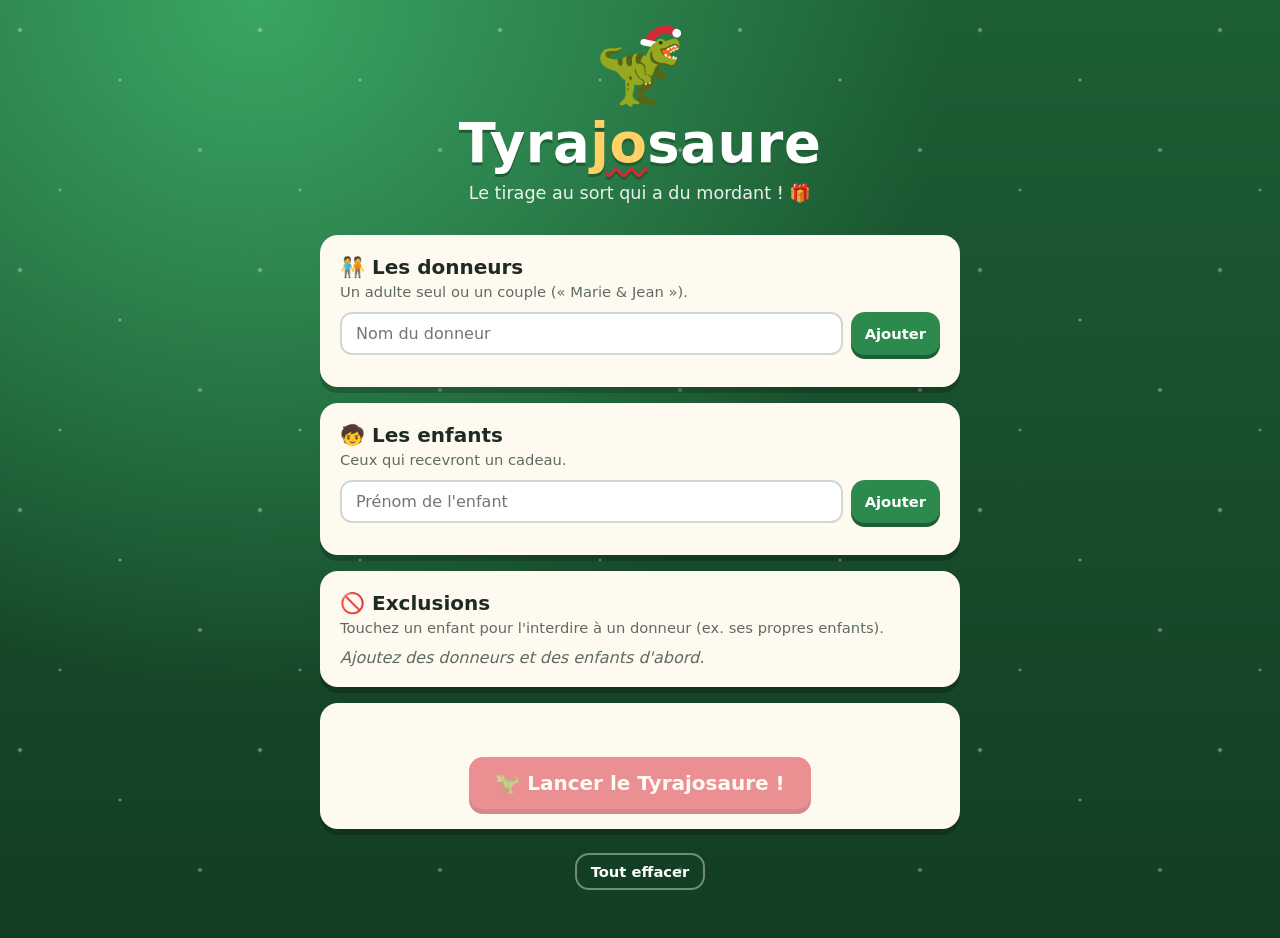
==== index.html @ 1c4d265c "Première version de Tyrajosaure Site statique de tirage au sort des cadeaux de Noël (donneurs -> enf" ====
<!doctype html>
<html lang="fr">
<head>
  <meta charset="utf-8">
  <meta name="viewport" content="width=device-width, initial-scale=1">
  <title>Tyrajosaure — le tirage au sort qui a du mordant</title>
  <meta name="description" content="Tirage au sort des cadeaux de Noël : qui offre à quel enfant ?">
  <link rel="icon" href="data:image/svg+xml,<svg xmlns='http://www.w3.org/2000/svg' viewBox='0 0 100 100'><text y='.9em' font-size='90'>🦖</text></svg>">
  <link rel="stylesheet" href="style.css">
</head>
<body>
  <div class="snow" aria-hidden="true"></div>

  <header class="hero">
    <div class="dino" aria-hidden="true">
      <svg class="hat" viewBox="0 0 64 48"><path d="M6 40 C 18 6, 44 0, 58 14 L 50 22 C 40 14, 26 22, 22 40 Z" fill="#d62839"/><rect x="2" y="36" width="30" height="10" rx="5" fill="#fff"/><circle cx="56" cy="16" r="7" fill="#fff"/></svg>
      <span class="dino-emoji">🦖</span>
    </div>
    <h1>Tyra<span>jo</span>saure</h1>
    <p class="tagline">Le tirage au sort qui a du mordant&nbsp;! 🎁</p>
  </header>

  <!-- Vue organisateur -->
  <main id="organizer" hidden>
    <section class="card">
      <h2>🧑‍🤝‍🧑 Les donneurs</h2>
      <p class="hint">Un adulte seul ou un couple («&nbsp;Marie &amp; Jean&nbsp;»).</p>
      <form class="add" data-list="givers">
        <input type="text" placeholder="Nom du donneur" maxlength="60" required>
        <button type="submit" class="btn small">Ajouter</button>
      </form>
      <ul id="givers" class="list"></ul>
    </section>

    <section class="card">
      <h2>🧒 Les enfants</h2>
      <p class="hint">Ceux qui recevront un cadeau.</p>
      <form class="add" data-list="children">
        <input type="text" placeholder="Prénom de l'enfant" maxlength="60" required>
        <button type="submit" class="btn small">Ajouter</button>
      </form>
      <ul id="children" class="list"></ul>
    </section>

    <section class="card">
      <h2>🚫 Exclusions</h2>
      <p class="hint">Touchez un enfant pour l'interdire à un donneur (ex.&nbsp;ses propres enfants).</p>
      <div id="exclusions"></div>
    </section>

    <section class="card center">
      <p id="message" class="message" role="status"></p>
      <button id="draw" class="btn big">🦖 Lancer le Tyrajosaure&nbsp;!</button>
    </section>

    <section id="results" class="card" hidden>
      <h2>🔗 Les liens secrets</h2>
      <p class="hint">Envoyez à chaque donneur <strong>son</strong> lien. Personne (pas même vous&nbsp;!) ne voit les résultats des autres.</p>
      <p id="draw-info" class="draw-info"></p>
      <ul id="links" class="list links"></ul>
    </section>

    <footer class="foot">
      <button id="reset" class="btn ghost small">Tout effacer</button>
    </footer>
  </main>

  <!-- Vue révélation -->
  <main id="reveal" hidden>
    <section class="card center">
      <p class="hello">Bonjour <strong id="r-giver"></strong>&nbsp;!</p>
      <p>Le Tyrajosaure a fouillé la forêt de sapins et a choisi pour vous…</p>
      <div class="egg" id="egg">
        <button id="reveal-btn" class="btn big">🥚 Faire éclore</button>
        <div id="r-child-box" class="child-box" hidden>
          <span class="burst">🎉</span>
          <span id="r-child" class="child-name"></span>
          <span class="burst">🎁</span>
        </div>
      </div>
      <p id="r-info" class="draw-info"></p>
    </section>
  </main>

  <main id="broken" hidden>
    <section class="card center">
      <p>🦴 Ce lien semble cassé… Le Tyrajosaure n'a rien trouvé.</p>
      <a class="btn" href="./">Retour à l'accueil</a>
    </section>
  </main>

  <script src="app.js"></script>
</body>
</html>
---- style.css ----
:root {
  --green: #2d8a4e;
  --green-dark: #1d5e34;
  --green-light: #e4f4e9;
  --red: #d62839;
  --red-dark: #a61b2b;
  --cream: #fffaf0;
  --ink: #1f2a24;
  --muted: #5d6b63;
  --radius: 18px;
  font-family: ui-rounded, "SF Pro Rounded", "Nunito", "Segoe UI", system-ui, sans-serif;
  color: var(--ink);
}

* { box-sizing: border-box; }
[hidden] { display: none !important; }

body {
  margin: 0;
  min-height: 100vh;
  background:
    radial-gradient(circle at 20% 0%, #3aa564 0, transparent 50%),
    linear-gradient(180deg, var(--green-dark), #123d22);
  padding: 0 16px 48px;
}

/* Neige légère, en CSS pur */
.snow {
  position: fixed; inset: 0; pointer-events: none; z-index: 0;
  background-image:
    radial-gradient(3px 3px at 20px 30px, #fff8, transparent),
    radial-gradient(2px 2px at 120px 80px, #fff9, transparent),
    radial-gradient(3px 3px at 200px 150px, #fff7, transparent),
    radial-gradient(2px 2px at 60px 190px, #fff8, transparent);
  background-size: 240px 240px;
  animation: snow 18s linear infinite;
}
@keyframes snow { to { background-position: 0 240px; } }

header, main, footer { position: relative; z-index: 1; max-width: 640px; margin: 0 auto; }

/* En-tête */
.hero { text-align: center; color: #fff; padding: 32px 0 16px; }
.dino { position: relative; display: inline-block; font-size: 72px; line-height: 1; animation: stomp 2.4s ease-in-out infinite; }
.dino-emoji { display: inline-block; transform: scaleX(-1); }
.hat { position: absolute; width: 40px; top: -12px; right: 4px; transform: rotate(12deg); }
@keyframes stomp { 0%, 100% { transform: translateY(0) rotate(0); } 50% { transform: translateY(-6px) rotate(-3deg); } }
h1 { margin: 8px 0 0; font-size: clamp(2.2rem, 8vw, 3.4rem); letter-spacing: .5px; text-shadow: 0 3px 0 var(--green-dark); }
h1 span { color: #ffd166; text-decoration: underline wavy var(--red) 3px; text-underline-offset: 6px; }
.tagline { margin: 8px 0 0; opacity: .9; font-size: 1.1rem; }

/* Cartes */
.card {
  background: var(--cream);
  border-radius: var(--radius);
  padding: 20px;
  margin-top: 16px;
  box-shadow: 0 6px 0 #0003;
}
.card h2 { margin: 0 0 4px; font-size: 1.25rem; }
.hint { margin: 0 0 12px; color: var(--muted); font-size: .92rem; }
.center { text-align: center; }

/* Formulaires */
.add { display: flex; gap: 8px; }
.add input {
  flex: 1; min-width: 0;
  font: inherit; padding: 10px 14px;
  border: 2px solid #cfd8d2; border-radius: 12px; background: #fff;
}
.add input:focus { outline: none; border-color: var(--green); }

/* Boutons */
.btn {
  font: inherit; font-weight: 700; cursor: pointer;
  border: 0; border-radius: 14px;
  padding: 10px 18px;
  background: var(--green); color: #fff;
  box-shadow: 0 4px 0 var(--green-dark);
  text-decoration: none; display: inline-block;
  transition: transform .08s;
}
.btn:active { transform: translateY(3px); box-shadow: 0 1px 0 var(--green-dark); }
.btn.small { padding: 8px 14px; font-size: .92rem; }
.btn.big { font-size: 1.25rem; padding: 14px 26px; background: var(--red); box-shadow: 0 5px 0 var(--red-dark); }
.btn.big:active { box-shadow: 0 2px 0 var(--red-dark); }
.btn.ghost { background: transparent; color: #fff; box-shadow: none; border: 2px solid #fff6; }
.btn:disabled { opacity: .5; cursor: not-allowed; }

/* Listes */
.list { list-style: none; margin: 12px 0 0; padding: 0; display: flex; flex-wrap: wrap; gap: 8px; }
.list li {
  display: flex; align-items: center; gap: 6px;
  background: var(--green-light); border-radius: 999px;
  padding: 6px 6px 6px 14px;
}
.list .del {
  border: 0; background: #fff; color: var(--red); cursor: pointer;
  width: 26px; height: 26px; border-radius: 50%; font-size: 1rem; line-height: 1;
}

/* Exclusions */
.excl-row { padding: 10px 0; border-top: 1px dashed #cfd8d2; }
.excl-row:first-child { border-top: 0; }
.excl-row .who { font-weight: 700; margin-bottom: 6px; }
.chips { display: flex; flex-wrap: wrap; gap: 6px; }
.chip {
  font: inherit; font-size: .9rem; cursor: pointer;
  border: 2px solid var(--green); color: var(--green-dark); background: #fff;
  border-radius: 999px; padding: 4px 12px;
}
.chip.off { border-color: var(--red); background: #fde8ea; color: var(--red-dark); text-decoration: line-through; }
.empty { color: var(--muted); font-style: italic; margin: 0; }

/* Messages */
.message { min-height: 1.4em; margin: 0 0 12px; font-weight: 600; }
.message.error { color: var(--red); }
.message.warn { color: #b26b00; }
.message.ok { color: var(--green); }

/* Liens */
.links { flex-direction: column; }
.links li { justify-content: space-between; border-radius: 14px; padding: 8px 8px 8px 14px; flex-wrap: wrap; }
.links .actions { display: flex; gap: 6px; }
.draw-info { color: var(--muted); font-size: .85rem; margin: 8px 0 0; }

.foot { text-align: center; margin-top: 24px; }

/* Révélation */
.hello { font-size: 1.3rem; margin-top: 0; }
.egg { margin: 24px 0; min-height: 90px; display: flex; align-items: center; justify-content: center; }
.egg.shake #reveal-btn { animation: shake .5s ease-in-out 3; }
@keyframes shake { 25% { transform: rotate(-8deg); } 75% { transform: rotate(8deg); } }
.child-box { display: flex; align-items: center; gap: 12px; animation: pop .6s cubic-bezier(.2, 1.6, .4, 1); }
.child-name { font-size: clamp(2rem, 9vw, 3rem); font-weight: 800; color: var(--red); }
.burst { font-size: 2rem; }
@keyframes pop { from { transform: scale(0); } to { transform: scale(1); } }

@media (prefers-reduced-motion: reduce) {
  *, .snow { animation: none !important; }
}
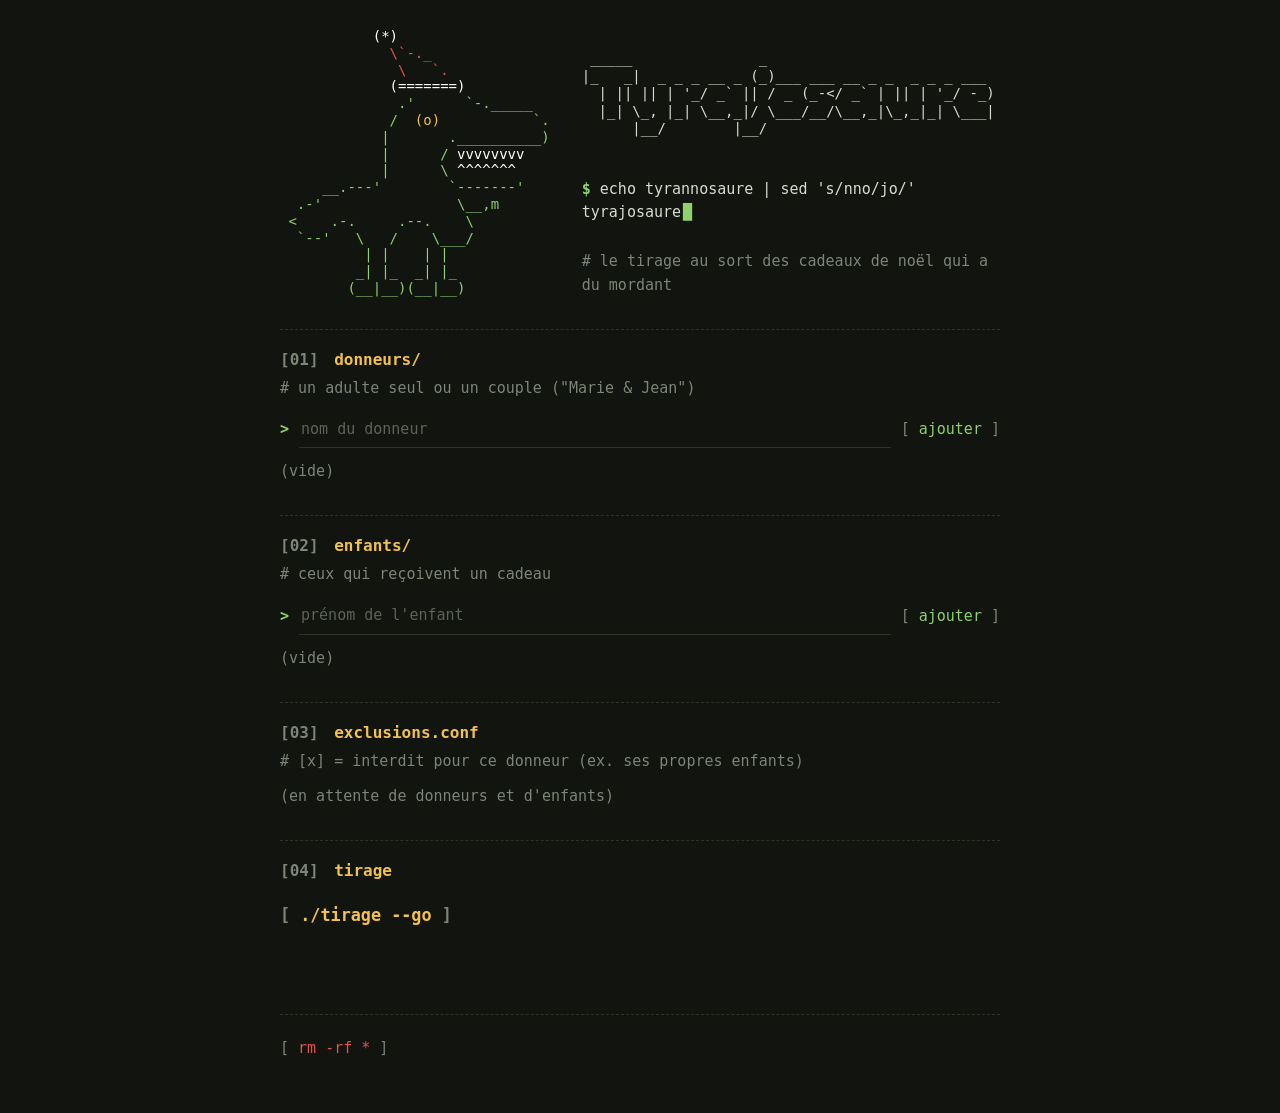
==== commit 8692a110: "Style terminal / ASCII art Refonte visuelle façon terminal : T-rex en ASCII avec bonnet de Noël, tit" ====
--- a/index.html
+++ b/index.html
@@ -3,92 +3,105 @@
 <head>
   <meta charset="utf-8">
   <meta name="viewport" content="width=device-width, initial-scale=1">
-  <title>Tyrajosaure — le tirage au sort qui a du mordant</title>
+  <title>tyrajosaure</title>
   <meta name="description" content="Tirage au sort des cadeaux de Noël : qui offre à quel enfant ?">
-  <link rel="icon" href="data:image/svg+xml,<svg xmlns='http://www.w3.org/2000/svg' viewBox='0 0 100 100'><text y='.9em' font-size='90'>🦖</text></svg>">
+  <link rel="icon" href="data:image/svg+xml,<svg xmlns='http://www.w3.org/2000/svg' viewBox='0 0 100 100'><rect width='100' height='100' fill='%2311140f'/><text x='12' y='72' font-family='monospace' font-size='64' fill='%238fd16a'>&gt;_</text></svg>">
   <link rel="stylesheet" href="style.css">
 </head>
 <body>
-  <div class="snow" aria-hidden="true"></div>
+<div class="term">
 
   <header class="hero">
-    <div class="dino" aria-hidden="true">
-      <svg class="hat" viewBox="0 0 64 48"><path d="M6 40 C 18 6, 44 0, 58 14 L 50 22 C 40 14, 26 22, 22 40 Z" fill="#d62839"/><rect x="2" y="36" width="30" height="10" rx="5" fill="#fff"/><circle cx="56" cy="16" r="7" fill="#fff"/></svg>
-      <span class="dino-emoji">🦖</span>
-    </div>
-    <h1>Tyra<span>jo</span>saure</h1>
-    <p class="tagline">Le tirage au sort qui a du mordant&nbsp;! 🎁</p>
+<pre class="dino" aria-hidden="true">           <span class="pom">(*)</span>
+             <span class="hat">\`-._</span>
+              <span class="hat">\   `.</span>
+             <span class="pom">(=======)</span>
+              .'      `-._____
+             /  <span class="eye">(o)</span>           `.
+            |       .__________)
+            |      / <span class="teeth">vvvvvvvv</span>
+            |      \ <span class="teeth">^^^^^^^</span>
+     __.---'        `-------'
+  .-'                \__,m
+ &lt;    .-.     .--.    \
+  `--'   \   /    \___/
+          | |    | |
+         _| |_  _| |_
+        (__|__)(__|__)</pre>
+<pre class="title" aria-label="Tyrajosaure"> _____               _
+|_   _|  _ _ _ __ _ (_)___ ___ __ _ _  _ _ _ ___
+  | || || | '_/ _` || / _ (_-&lt;/ _` | || | '_/ -_)
+  |_| \_, |_| \__,_|/ \___/__/\__,_|\_,_|_| \___|
+      |__/        |__/                           </pre>
+    <p class="sed"><span class="ps1">$</span> echo tyrannosaure | sed 's/nno/jo/'<br>tyrajosaure<span class="cursor">█</span></p>
+    <p class="dim"># le tirage au sort des cadeaux de noël qui a du mordant</p>
   </header>
 
   <!-- Vue organisateur -->
   <main id="organizer" hidden>
-    <section class="card">
-      <h2>🧑‍🤝‍🧑 Les donneurs</h2>
-      <p class="hint">Un adulte seul ou un couple («&nbsp;Marie &amp; Jean&nbsp;»).</p>
+    <section class="block">
+      <h2><span class="num">01</span> donneurs/</h2>
+      <p class="dim"># un adulte seul ou un couple ("Marie &amp; Jean")</p>
       <form class="add" data-list="givers">
-        <input type="text" placeholder="Nom du donneur" maxlength="60" required>
-        <button type="submit" class="btn small">Ajouter</button>
+        <label class="ps1" for="in-givers">&gt;</label>
+        <input id="in-givers" type="text" placeholder="nom du donneur" maxlength="60" required autocomplete="off">
+        <button type="submit" class="btn">ajouter</button>
       </form>
-      <ul id="givers" class="list"></ul>
+      <ul id="givers" class="tree"></ul>
     </section>
 
-    <section class="card">
-      <h2>🧒 Les enfants</h2>
-      <p class="hint">Ceux qui recevront un cadeau.</p>
+    <section class="block">
+      <h2><span class="num">02</span> enfants/</h2>
+      <p class="dim"># ceux qui reçoivent un cadeau</p>
       <form class="add" data-list="children">
-        <input type="text" placeholder="Prénom de l'enfant" maxlength="60" required>
-        <button type="submit" class="btn small">Ajouter</button>
+        <label class="ps1" for="in-children">&gt;</label>
+        <input id="in-children" type="text" placeholder="prénom de l'enfant" maxlength="60" required autocomplete="off">
+        <button type="submit" class="btn">ajouter</button>
       </form>
-      <ul id="children" class="list"></ul>
+      <ul id="children" class="tree"></ul>
     </section>
 
-    <section class="card">
-      <h2>🚫 Exclusions</h2>
-      <p class="hint">Touchez un enfant pour l'interdire à un donneur (ex.&nbsp;ses propres enfants).</p>
+    <section class="block">
+      <h2><span class="num">03</span> exclusions.conf</h2>
+      <p class="dim"># [x] = interdit pour ce donneur (ex. ses propres enfants)</p>
       <div id="exclusions"></div>
     </section>
 
-    <section class="card center">
-      <p id="message" class="message" role="status"></p>
-      <button id="draw" class="btn big">🦖 Lancer le Tyrajosaure&nbsp;!</button>
+    <section class="block">
+      <h2><span class="num">04</span> tirage</h2>
+      <button id="draw" class="btn go">./tirage --go</button>
+      <pre id="log" class="log" role="status"></pre>
     </section>
 
-    <section id="results" class="card" hidden>
-      <h2>🔗 Les liens secrets</h2>
-      <p class="hint">Envoyez à chaque donneur <strong>son</strong> lien. Personne (pas même vous&nbsp;!) ne voit les résultats des autres.</p>
-      <p id="draw-info" class="draw-info"></p>
-      <ul id="links" class="list links"></ul>
+    <section id="results" class="block" hidden>
+      <h2><span class="num">05</span> liens secrets</h2>
+      <p class="dim"># envoie à chacun SON lien. personne (même pas toi) ne voit les autres résultats.</p>
+      <ul id="links" class="links"></ul>
+      <p id="draw-info" class="dim"></p>
     </section>
 
     <footer class="foot">
-      <button id="reset" class="btn ghost small">Tout effacer</button>
+      <button id="reset" class="btn danger">rm -rf *</button>
     </footer>
   </main>
 
   <!-- Vue révélation -->
   <main id="reveal" hidden>
-    <section class="card center">
-      <p class="hello">Bonjour <strong id="r-giver"></strong>&nbsp;!</p>
-      <p>Le Tyrajosaure a fouillé la forêt de sapins et a choisi pour vous…</p>
-      <div class="egg" id="egg">
-        <button id="reveal-btn" class="btn big">🥚 Faire éclore</button>
-        <div id="r-child-box" class="child-box" hidden>
-          <span class="burst">🎉</span>
-          <span id="r-child" class="child-name"></span>
-          <span class="burst">🎁</span>
-        </div>
-      </div>
-      <p id="r-info" class="draw-info"></p>
+    <section class="block">
+      <pre id="r-out" class="log big-log"></pre>
+      <button id="reveal-btn" class="btn go" hidden>appuie sur [entrée]</button>
     </section>
   </main>
 
   <main id="broken" hidden>
-    <section class="card center">
-      <p>🦴 Ce lien semble cassé… Le Tyrajosaure n'a rien trouvé.</p>
-      <a class="btn" href="./">Retour à l'accueil</a>
+    <section class="block">
+<pre class="log"><span class="err">[err]</span> segmentation fault (core dumped)
+<span class="err">[err]</span> ce lien semble cassé, le tyrajosaure n'a rien trouvé.</pre>
+      <a class="btn" href="./">cd ~</a>
     </section>
   </main>
 
-  <script src="app.js"></script>
+</div>
+<script src="app.js"></script>
 </body>
 </html>
--- a/style.css
+++ b/style.css
@@ -1,141 +1,157 @@
 :root {
-  --green: #2d8a4e;
-  --green-dark: #1d5e34;
-  --green-light: #e4f4e9;
-  --red: #d62839;
-  --red-dark: #a61b2b;
-  --cream: #fffaf0;
-  --ink: #1f2a24;
-  --muted: #5d6b63;
-  --radius: 18px;
-  font-family: ui-rounded, "SF Pro Rounded", "Nunito", "Segoe UI", system-ui, sans-serif;
-  color: var(--ink);
+  --bg: #11140f;
+  --bg-2: #181c15;
+  --line: #2c3327;
+  --fg: #d6dccf;
+  --dim: #7c8576;
+  --green: #8fd16a;
+  --red: #e5534b;
+  --amber: #f2c14e;
+  --mono: ui-monospace, "JetBrains Mono", "Fira Code", "Cascadia Code", Menlo, Consolas, "DejaVu Sans Mono", monospace;
+  color-scheme: dark;
 }
 
 * { box-sizing: border-box; }
 [hidden] { display: none !important; }
 
+html { background: var(--bg); }
 body {
   margin: 0;
-  min-height: 100vh;
-  background:
-    radial-gradient(circle at 20% 0%, #3aa564 0, transparent 50%),
-    linear-gradient(180deg, var(--green-dark), #123d22);
+  font: 15px/1.55 var(--mono);
+  color: var(--fg);
+  background: var(--bg);
   padding: 0 16px 48px;
 }
+::selection { background: var(--green); color: var(--bg); }
 
-/* Neige légère, en CSS pur */
-.snow {
-  position: fixed; inset: 0; pointer-events: none; z-index: 0;
-  background-image:
-    radial-gradient(3px 3px at 20px 30px, #fff8, transparent),
-    radial-gradient(2px 2px at 120px 80px, #fff9, transparent),
-    radial-gradient(3px 3px at 200px 150px, #fff7, transparent),
-    radial-gradient(2px 2px at 60px 190px, #fff8, transparent);
-  background-size: 240px 240px;
-  animation: snow 18s linear infinite;
+.term { max-width: 720px; margin: 0 auto; }
+
+pre { margin: 0; font-family: var(--mono); }
+
+/* ---------- En-tête ---------- */
+.hero { padding-top: 28px; }
+.dino {
+  color: var(--green);
+  font-size: min(14px, 3.4vw);
+  line-height: 1.2;
 }
-@keyframes snow { to { background-position: 0 240px; } }
+.dino .pom { color: #fff; }
+.dino .hat { color: var(--red); }
+.dino .eye { color: var(--amber); }
+.dino .teeth { color: #fff; }
 
-header, main, footer { position: relative; z-index: 1; max-width: 640px; margin: 0 auto; }
+.title {
+  margin-top: 18px;
+  color: var(--fg);
+  font-size: min(15px, 2.9vw);
+  line-height: 1.25;
+}
+.sed { margin: 18px 0 0; }
 
-/* En-tête */
-.hero { text-align: center; color: #fff; padding: 32px 0 16px; }
-.dino { position: relative; display: inline-block; font-size: 72px; line-height: 1; animation: stomp 2.4s ease-in-out infinite; }
-.dino-emoji { display: inline-block; transform: scaleX(-1); }
-.hat { position: absolute; width: 40px; top: -12px; right: 4px; transform: rotate(12deg); }
-@keyframes stomp { 0%, 100% { transform: translateY(0) rotate(0); } 50% { transform: translateY(-6px) rotate(-3deg); } }
-h1 { margin: 8px 0 0; font-size: clamp(2.2rem, 8vw, 3.4rem); letter-spacing: .5px; text-shadow: 0 3px 0 var(--green-dark); }
-h1 span { color: #ffd166; text-decoration: underline wavy var(--red) 3px; text-underline-offset: 6px; }
-.tagline { margin: 8px 0 0; opacity: .9; font-size: 1.1rem; }
+@media (min-width: 760px) {
+  .hero {
+    display: grid;
+    grid-template-columns: auto 1fr;
+    column-gap: 32px;
+    align-items: end;
+  }
+  .hero .dino { grid-row: 1 / span 3; }
+  .hero .title { font-size: 14px; margin-top: 0; }
+}
+.ps1 { color: var(--green); font-weight: 700; }
+.cursor { color: var(--green); animation: blink 1s steps(1) infinite; margin-left: 2px; }
+@keyframes blink { 50% { opacity: 0; } }
+.dim { color: var(--dim); margin: 4px 0 0; }
 
-/* Cartes */
-.card {
-  background: var(--cream);
-  border-radius: var(--radius);
-  padding: 20px;
-  margin-top: 16px;
-  box-shadow: 0 6px 0 #0003;
+/* ---------- Blocs ---------- */
+.block {
+  margin-top: 32px;
+  padding-top: 18px;
+  border-top: 1px dashed var(--line);
 }
-.card h2 { margin: 0 0 4px; font-size: 1.25rem; }
-.hint { margin: 0 0 12px; color: var(--muted); font-size: .92rem; }
-.center { text-align: center; }
+h2 { margin: 0; font-size: 1rem; font-weight: 700; color: var(--amber); }
+h2 .num { color: var(--dim); margin-right: 6px; }
+h2 .num::before { content: "["; }
+h2 .num::after { content: "]"; }
 
-/* Formulaires */
-.add { display: flex; gap: 8px; }
+/* ---------- Saisie ---------- */
+.add { display: flex; align-items: center; gap: 10px; margin-top: 12px; }
 .add input {
   flex: 1; min-width: 0;
-  font: inherit; padding: 10px 14px;
-  border: 2px solid #cfd8d2; border-radius: 12px; background: #fff;
+  font: inherit; color: var(--fg);
+  background: transparent;
+  border: 0; border-bottom: 1px solid var(--line);
+  padding: 6px 2px;
+  caret-color: var(--green);
+  border-radius: 0;
 }
-.add input:focus { outline: none; border-color: var(--green); }
+.add input:focus { outline: none; border-bottom-color: var(--green); }
+.add input::placeholder { color: var(--dim); opacity: .7; }
 
-/* Boutons */
+/* ---------- Boutons ---------- */
 .btn {
-  font: inherit; font-weight: 700; cursor: pointer;
-  border: 0; border-radius: 14px;
-  padding: 10px 18px;
-  background: var(--green); color: #fff;
-  box-shadow: 0 4px 0 var(--green-dark);
-  text-decoration: none; display: inline-block;
-  transition: transform .08s;
+  font: inherit; color: var(--green); cursor: pointer;
+  background: none; border: 0; padding: 4px 0;
+  text-decoration: none; display: inline-block; white-space: nowrap;
 }
-.btn:active { transform: translateY(3px); box-shadow: 0 1px 0 var(--green-dark); }
-.btn.small { padding: 8px 14px; font-size: .92rem; }
-.btn.big { font-size: 1.25rem; padding: 14px 26px; background: var(--red); box-shadow: 0 5px 0 var(--red-dark); }
-.btn.big:active { box-shadow: 0 2px 0 var(--red-dark); }
-.btn.ghost { background: transparent; color: #fff; box-shadow: none; border: 2px solid #fff6; }
-.btn:disabled { opacity: .5; cursor: not-allowed; }
+.btn::before { content: "[ "; color: var(--dim); }
+.btn::after { content: " ]"; color: var(--dim); }
+.btn:hover, .btn:focus-visible { background: var(--green); color: var(--bg); outline: none; }
+.btn:hover::before, .btn:hover::after,
+.btn:focus-visible::before, .btn:focus-visible::after { color: var(--bg); }
+.btn:disabled { color: var(--dim); cursor: not-allowed; background: none; }
+.btn.go { margin-top: 14px; font-weight: 700; font-size: 1.05rem; color: var(--amber); }
+.btn.go:hover, .btn.go:focus-visible { background: var(--amber); color: var(--bg); }
+.btn.danger { color: var(--red); }
+.btn.danger:hover, .btn.danger:focus-visible { background: var(--red); color: var(--bg); }
 
-/* Listes */
-.list { list-style: none; margin: 12px 0 0; padding: 0; display: flex; flex-wrap: wrap; gap: 8px; }
-.list li {
-  display: flex; align-items: center; gap: 6px;
-  background: var(--green-light); border-radius: 999px;
-  padding: 6px 6px 6px 14px;
+/* ---------- Arborescence façon `tree` ---------- */
+.tree { list-style: none; margin: 12px 0 0; padding: 0; }
+.tree li { display: flex; align-items: baseline; gap: 10px; }
+.tree li::before { content: "├──"; color: var(--dim); }
+.tree li:last-child::before { content: "└──"; }
+.tree .name { flex: 1; overflow-wrap: anywhere; }
+.tree .del { color: var(--dim); font-size: .85rem; }
+.tree .del:hover, .tree .del:focus-visible { background: var(--red); color: var(--bg); }
+.tree:empty::before { content: "(vide)"; color: var(--dim); }
+
+/* ---------- Exclusions ---------- */
+.excl-row { margin-top: 12px; }
+.excl-row .who { color: var(--fg); font-weight: 700; }
+.excl-row .who::after { content: ":"; color: var(--dim); }
+.chips { display: flex; flex-wrap: wrap; gap: 2px 16px; padding-left: 2ch; }
+.chip {
+  font: inherit; color: var(--fg); cursor: pointer;
+  background: none; border: 0; padding: 2px 0;
 }
-.list .del {
-  border: 0; background: #fff; color: var(--red); cursor: pointer;
-  width: 26px; height: 26px; border-radius: 50%; font-size: 1rem; line-height: 1;
+.chip .box { color: var(--dim); }
+.chip.off { color: var(--red); text-decoration: line-through; }
+.chip.off .box { color: var(--red); text-decoration: none; }
+.chip:hover, .chip:focus-visible { outline: none; background: var(--bg-2); }
+
+/* ---------- Journal ---------- */
+.log { margin-top: 12px; white-space: pre-wrap; overflow-wrap: anywhere; min-height: 1.5em; }
+.ok { color: var(--green); }
+.warn { color: var(--amber); }
+.err { color: var(--red); }
+.hl { color: var(--amber); font-weight: 700; }
+
+/* ---------- Liens ---------- */
+.links { list-style: none; margin: 12px 0 0; padding: 0; }
+.links li { display: flex; align-items: baseline; gap: 8px; flex-wrap: wrap; padding: 2px 0; }
+.links .name { font-weight: 700; }
+.links .dots { flex: 1; min-width: 2ch; border-bottom: 1px dotted var(--line); transform: translateY(-4px); }
+.links .actions { display: flex; gap: 12px; }
+
+/* ---------- Révélation ---------- */
+.big-log { font-size: 1rem; }
+.prize {
+  display: inline-block; margin: 8px 0;
+  color: var(--amber); font-weight: 700;
 }
 
-/* Exclusions */
-.excl-row { padding: 10px 0; border-top: 1px dashed #cfd8d2; }
-.excl-row:first-child { border-top: 0; }
-.excl-row .who { font-weight: 700; margin-bottom: 6px; }
-.chips { display: flex; flex-wrap: wrap; gap: 6px; }
-.chip {
-  font: inherit; font-size: .9rem; cursor: pointer;
-  border: 2px solid var(--green); color: var(--green-dark); background: #fff;
-  border-radius: 999px; padding: 4px 12px;
-}
-.chip.off { border-color: var(--red); background: #fde8ea; color: var(--red-dark); text-decoration: line-through; }
-.empty { color: var(--muted); font-style: italic; margin: 0; }
-
-/* Messages */
-.message { min-height: 1.4em; margin: 0 0 12px; font-weight: 600; }
-.message.error { color: var(--red); }
-.message.warn { color: #b26b00; }
-.message.ok { color: var(--green); }
-
-/* Liens */
-.links { flex-direction: column; }
-.links li { justify-content: space-between; border-radius: 14px; padding: 8px 8px 8px 14px; flex-wrap: wrap; }
-.links .actions { display: flex; gap: 6px; }
-.draw-info { color: var(--muted); font-size: .85rem; margin: 8px 0 0; }
-
-.foot { text-align: center; margin-top: 24px; }
-
-/* Révélation */
-.hello { font-size: 1.3rem; margin-top: 0; }
-.egg { margin: 24px 0; min-height: 90px; display: flex; align-items: center; justify-content: center; }
-.egg.shake #reveal-btn { animation: shake .5s ease-in-out 3; }
-@keyframes shake { 25% { transform: rotate(-8deg); } 75% { transform: rotate(8deg); } }
-.child-box { display: flex; align-items: center; gap: 12px; animation: pop .6s cubic-bezier(.2, 1.6, .4, 1); }
-.child-name { font-size: clamp(2rem, 9vw, 3rem); font-weight: 800; color: var(--red); }
-.burst { font-size: 2rem; }
-@keyframes pop { from { transform: scale(0); } to { transform: scale(1); } }
+.foot { margin-top: 48px; padding-top: 18px; border-top: 1px dashed var(--line); }
 
 @media (prefers-reduced-motion: reduce) {
-  *, .snow { animation: none !important; }
+  .cursor { animation: none; }
 }
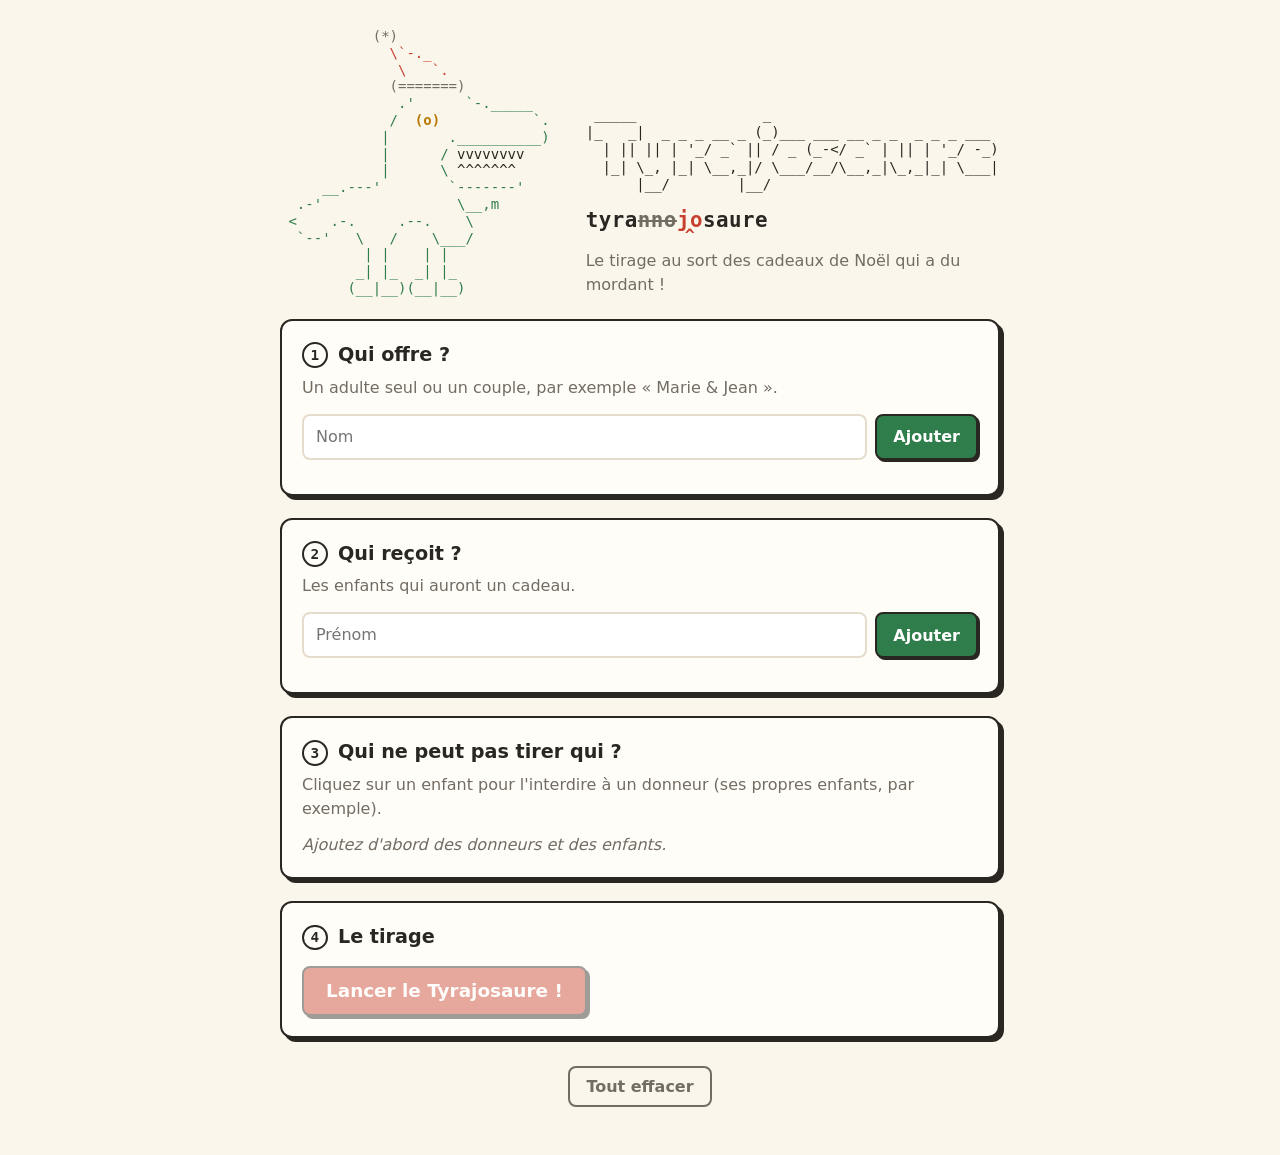
==== commit 8b4e778b: "Style intermédiaire : ASCII art sur fond papier Garde le T-rex et le titre en ASCII, mais avec un fo" ====
--- a/index.html
+++ b/index.html
@@ -3,13 +3,13 @@
 <head>
   <meta charset="utf-8">
   <meta name="viewport" content="width=device-width, initial-scale=1">
-  <title>tyrajosaure</title>
+  <title>Tyrajosaure</title>
   <meta name="description" content="Tirage au sort des cadeaux de Noël : qui offre à quel enfant ?">
-  <link rel="icon" href="data:image/svg+xml,<svg xmlns='http://www.w3.org/2000/svg' viewBox='0 0 100 100'><rect width='100' height='100' fill='%2311140f'/><text x='12' y='72' font-family='monospace' font-size='64' fill='%238fd16a'>&gt;_</text></svg>">
+  <link rel="icon" href="data:image/svg+xml,<svg xmlns='http://www.w3.org/2000/svg' viewBox='0 0 100 100'><text y='.9em' font-size='90'>🦖</text></svg>">
   <link rel="stylesheet" href="style.css">
 </head>
 <body>
-<div class="term">
+<div class="page">
 
   <header class="hero">
 <pre class="dino" aria-hidden="true">           <span class="pom">(*)</span>
@@ -28,76 +28,75 @@
           | |    | |
          _| |_  _| |_
         (__|__)(__|__)</pre>
+    <div class="hero-text">
 <pre class="title" aria-label="Tyrajosaure"> _____               _
 |_   _|  _ _ _ __ _ (_)___ ___ __ _ _  _ _ _ ___
   | || || | '_/ _` || / _ (_-&lt;/ _` | || | '_/ -_)
   |_| \_, |_| \__,_|/ \___/__/\__,_|\_,_|_| \___|
       |__/        |__/                           </pre>
-    <p class="sed"><span class="ps1">$</span> echo tyrannosaure | sed 's/nno/jo/'<br>tyrajosaure<span class="cursor">█</span></p>
-    <p class="dim"># le tirage au sort des cadeaux de noël qui a du mordant</p>
+      <p class="pun">tyra<del>nno</del><ins>jo</ins>saure</p>
+      <p class="tagline">Le tirage au sort des cadeaux de Noël qui a du mordant&nbsp;!</p>
+    </div>
   </header>
 
   <!-- Vue organisateur -->
   <main id="organizer" hidden>
-    <section class="block">
-      <h2><span class="num">01</span> donneurs/</h2>
-      <p class="dim"># un adulte seul ou un couple ("Marie &amp; Jean")</p>
+    <section class="card">
+      <h2><span class="step">1</span> Qui offre&nbsp;?</h2>
+      <p class="hint">Un adulte seul ou un couple, par exemple «&nbsp;Marie &amp; Jean&nbsp;».</p>
       <form class="add" data-list="givers">
-        <label class="ps1" for="in-givers">&gt;</label>
-        <input id="in-givers" type="text" placeholder="nom du donneur" maxlength="60" required autocomplete="off">
-        <button type="submit" class="btn">ajouter</button>
+        <input type="text" placeholder="Nom" maxlength="60" required autocomplete="off" aria-label="Nom du donneur">
+        <button type="submit" class="btn">Ajouter</button>
       </form>
-      <ul id="givers" class="tree"></ul>
+      <ul id="givers" class="list"></ul>
     </section>
 
-    <section class="block">
-      <h2><span class="num">02</span> enfants/</h2>
-      <p class="dim"># ceux qui reçoivent un cadeau</p>
+    <section class="card">
+      <h2><span class="step">2</span> Qui reçoit&nbsp;?</h2>
+      <p class="hint">Les enfants qui auront un cadeau.</p>
       <form class="add" data-list="children">
-        <label class="ps1" for="in-children">&gt;</label>
-        <input id="in-children" type="text" placeholder="prénom de l'enfant" maxlength="60" required autocomplete="off">
-        <button type="submit" class="btn">ajouter</button>
+        <input type="text" placeholder="Prénom" maxlength="60" required autocomplete="off" aria-label="Prénom de l'enfant">
+        <button type="submit" class="btn">Ajouter</button>
       </form>
-      <ul id="children" class="tree"></ul>
+      <ul id="children" class="list"></ul>
     </section>
 
-    <section class="block">
-      <h2><span class="num">03</span> exclusions.conf</h2>
-      <p class="dim"># [x] = interdit pour ce donneur (ex. ses propres enfants)</p>
+    <section class="card">
+      <h2><span class="step">3</span> Qui ne peut pas tirer qui&nbsp;?</h2>
+      <p class="hint">Cliquez sur un enfant pour l'interdire à un donneur (ses propres enfants, par exemple).</p>
       <div id="exclusions"></div>
     </section>
 
-    <section class="block">
-      <h2><span class="num">04</span> tirage</h2>
-      <button id="draw" class="btn go">./tirage --go</button>
+    <section class="card">
+      <h2><span class="step">4</span> Le tirage</h2>
+      <button id="draw" class="btn big">Lancer le Tyrajosaure&nbsp;!</button>
       <pre id="log" class="log" role="status"></pre>
     </section>
 
-    <section id="results" class="block" hidden>
-      <h2><span class="num">05</span> liens secrets</h2>
-      <p class="dim"># envoie à chacun SON lien. personne (même pas toi) ne voit les autres résultats.</p>
+    <section id="results" class="card" hidden>
+      <h2><span class="step">5</span> Les liens à envoyer</h2>
+      <p class="hint">Envoyez à chacun <strong>son</strong> lien. Personne, pas même vous, ne voit les résultats des autres.</p>
       <ul id="links" class="links"></ul>
-      <p id="draw-info" class="dim"></p>
+      <p id="draw-info" class="hint small"></p>
     </section>
 
     <footer class="foot">
-      <button id="reset" class="btn danger">rm -rf *</button>
+      <button id="reset" class="btn ghost">Tout effacer</button>
     </footer>
   </main>
 
   <!-- Vue révélation -->
   <main id="reveal" hidden>
-    <section class="block">
+    <section class="card">
       <pre id="r-out" class="log big-log"></pre>
-      <button id="reveal-btn" class="btn go" hidden>appuie sur [entrée]</button>
+      <button id="reveal-btn" class="btn big" hidden>Découvrir&nbsp;!</button>
     </section>
   </main>
 
   <main id="broken" hidden>
-    <section class="block">
-<pre class="log"><span class="err">[err]</span> segmentation fault (core dumped)
-<span class="err">[err]</span> ce lien semble cassé, le tyrajosaure n'a rien trouvé.</pre>
-      <a class="btn" href="./">cd ~</a>
+    <section class="card">
+      <p>Oups, ce lien semble cassé&nbsp;: le Tyrajosaure n'a rien trouvé.</p>
+      <a class="btn" href="./">Retour à l'accueil</a>
     </section>
   </main>
 
--- a/style.css
+++ b/style.css
@@ -1,31 +1,31 @@
 :root {
-  --bg: #11140f;
-  --bg-2: #181c15;
-  --line: #2c3327;
-  --fg: #d6dccf;
-  --dim: #7c8576;
-  --green: #8fd16a;
-  --red: #e5534b;
-  --amber: #f2c14e;
+  --paper: #fbf6ec;
+  --card: #fffdf8;
+  --ink: #2a2723;
+  --muted: #736c62;
+  --line: #e4dccd;
+  --green: #2f7d4a;
+  --green-soft: #e3f0e6;
+  --red: #c8402f;
+  --red-soft: #fbe5e1;
+  --amber: #b97a06;
+  --sans: ui-rounded, "SF Pro Rounded", "Nunito", "Segoe UI", system-ui, sans-serif;
   --mono: ui-monospace, "JetBrains Mono", "Fira Code", "Cascadia Code", Menlo, Consolas, "DejaVu Sans Mono", monospace;
-  color-scheme: dark;
+  color-scheme: light;
 }
 
 * { box-sizing: border-box; }
 [hidden] { display: none !important; }
 
-html { background: var(--bg); }
 body {
   margin: 0;
-  font: 15px/1.55 var(--mono);
-  color: var(--fg);
-  background: var(--bg);
+  font: 16px/1.5 var(--sans);
+  color: var(--ink);
+  background: var(--paper);
   padding: 0 16px 48px;
 }
-::selection { background: var(--green); color: var(--bg); }
 
-.term { max-width: 720px; margin: 0 auto; }
-
+.page { max-width: 720px; margin: 0 auto; }
 pre { margin: 0; font-family: var(--mono); }
 
 /* ---------- En-tête ---------- */
@@ -35,123 +35,134 @@
   font-size: min(14px, 3.4vw);
   line-height: 1.2;
 }
-.dino .pom { color: #fff; }
+.dino .pom { color: var(--muted); }
 .dino .hat { color: var(--red); }
-.dino .eye { color: var(--amber); }
-.dino .teeth { color: #fff; }
+.dino .eye { color: var(--amber); font-weight: 700; }
+.dino .teeth { color: var(--ink); }
 
 .title {
   margin-top: 18px;
-  color: var(--fg);
   font-size: min(15px, 2.9vw);
   line-height: 1.25;
 }
-.sed { margin: 18px 0 0; }
+.pun {
+  margin: 14px 0 0;
+  font: 700 1.3rem/1.2 var(--mono);
+  letter-spacing: .5px;
+}
+.pun del { color: var(--muted); text-decoration-thickness: 2px; }
+.pun ins { color: var(--red); text-decoration: none; position: relative; }
+.pun ins::before {
+  content: "^"; position: absolute; left: 50%; top: 1.05em;
+  transform: translateX(-50%); font-size: .8em;
+}
+.tagline { margin: 16px 0 0; color: var(--muted); }
 
 @media (min-width: 760px) {
-  .hero {
-    display: grid;
-    grid-template-columns: auto 1fr;
-    column-gap: 32px;
-    align-items: end;
-  }
-  .hero .dino { grid-row: 1 / span 3; }
-  .hero .title { font-size: 14px; margin-top: 0; }
+  .hero { display: flex; align-items: flex-end; gap: 36px; }
+  .title { font-size: 14px; margin-top: 0; }
 }
-.ps1 { color: var(--green); font-weight: 700; }
-.cursor { color: var(--green); animation: blink 1s steps(1) infinite; margin-left: 2px; }
-@keyframes blink { 50% { opacity: 0; } }
-.dim { color: var(--dim); margin: 4px 0 0; }
 
-/* ---------- Blocs ---------- */
-.block {
-  margin-top: 32px;
-  padding-top: 18px;
-  border-top: 1px dashed var(--line);
+/* ---------- Cartes ---------- */
+.card {
+  margin-top: 22px;
+  padding: 20px;
+  background: var(--card);
+  border: 2px solid var(--ink);
+  border-radius: 12px;
+  box-shadow: 4px 4px 0 var(--ink);
 }
-h2 { margin: 0; font-size: 1rem; font-weight: 700; color: var(--amber); }
-h2 .num { color: var(--dim); margin-right: 6px; }
-h2 .num::before { content: "["; }
-h2 .num::after { content: "]"; }
+.card h2 { margin: 0; font-size: 1.2rem; display: flex; align-items: center; gap: 10px; }
+.step {
+  font: 700 .9rem/1 var(--mono);
+  width: 1.8em; height: 1.8em; flex: none;
+  display: inline-grid; place-items: center;
+  border: 2px solid var(--ink); border-radius: 50%;
+}
+.hint { margin: 6px 0 0; color: var(--muted); }
+.hint.small { font-size: .88rem; margin-top: 12px; }
 
 /* ---------- Saisie ---------- */
-.add { display: flex; align-items: center; gap: 10px; margin-top: 12px; }
+.add { display: flex; gap: 8px; margin-top: 14px; }
 .add input {
   flex: 1; min-width: 0;
-  font: inherit; color: var(--fg);
-  background: transparent;
-  border: 0; border-bottom: 1px solid var(--line);
-  padding: 6px 2px;
-  caret-color: var(--green);
-  border-radius: 0;
+  font: inherit; color: var(--ink);
+  padding: 9px 12px;
+  background: #fff;
+  border: 2px solid var(--line); border-radius: 8px;
 }
-.add input:focus { outline: none; border-bottom-color: var(--green); }
-.add input::placeholder { color: var(--dim); opacity: .7; }
+.add input:focus { outline: none; border-color: var(--green); }
 
 /* ---------- Boutons ---------- */
 .btn {
-  font: inherit; color: var(--green); cursor: pointer;
-  background: none; border: 0; padding: 4px 0;
+  font: 700 1rem/1.2 var(--sans); cursor: pointer;
+  color: #fff; background: var(--green);
+  border: 2px solid var(--ink); border-radius: 8px;
+  padding: 9px 16px;
+  box-shadow: 2px 2px 0 var(--ink);
   text-decoration: none; display: inline-block; white-space: nowrap;
 }
-.btn::before { content: "[ "; color: var(--dim); }
-.btn::after { content: " ]"; color: var(--dim); }
-.btn:hover, .btn:focus-visible { background: var(--green); color: var(--bg); outline: none; }
-.btn:hover::before, .btn:hover::after,
-.btn:focus-visible::before, .btn:focus-visible::after { color: var(--bg); }
-.btn:disabled { color: var(--dim); cursor: not-allowed; background: none; }
-.btn.go { margin-top: 14px; font-weight: 700; font-size: 1.05rem; color: var(--amber); }
-.btn.go:hover, .btn.go:focus-visible { background: var(--amber); color: var(--bg); }
-.btn.danger { color: var(--red); }
-.btn.danger:hover, .btn.danger:focus-visible { background: var(--red); color: var(--bg); }
+.btn:hover { filter: brightness(1.08); }
+.btn:active { transform: translate(2px, 2px); box-shadow: none; }
+.btn:focus-visible { outline: 3px solid var(--amber); outline-offset: 2px; }
+.btn:disabled { opacity: .45; cursor: not-allowed; transform: none; box-shadow: 2px 2px 0 var(--ink); }
+.btn.big { margin-top: 14px; font-size: 1.15rem; padding: 12px 22px; background: var(--red); box-shadow: 3px 3px 0 var(--ink); }
+.btn.small { font-size: .9rem; padding: 5px 11px; }
+.btn.ghost { background: transparent; color: var(--muted); border-color: var(--muted); box-shadow: none; }
 
-/* ---------- Arborescence façon `tree` ---------- */
-.tree { list-style: none; margin: 12px 0 0; padding: 0; }
-.tree li { display: flex; align-items: baseline; gap: 10px; }
-.tree li::before { content: "├──"; color: var(--dim); }
-.tree li:last-child::before { content: "└──"; }
-.tree .name { flex: 1; overflow-wrap: anywhere; }
-.tree .del { color: var(--dim); font-size: .85rem; }
-.tree .del:hover, .tree .del:focus-visible { background: var(--red); color: var(--bg); }
-.tree:empty::before { content: "(vide)"; color: var(--dim); }
+/* ---------- Listes ---------- */
+.list { list-style: none; margin: 14px 0 0; padding: 0; display: flex; flex-wrap: wrap; gap: 8px; }
+.list li {
+  display: flex; align-items: center; gap: 4px;
+  padding: 4px 4px 4px 12px;
+  background: var(--green-soft);
+  border: 1.5px solid var(--green); border-radius: 999px;
+}
+.list .del {
+  font: 700 1rem/1 var(--sans); cursor: pointer;
+  width: 24px; height: 24px; border-radius: 50%;
+  border: 0; background: transparent; color: var(--green);
+}
+.list .del:hover, .list .del:focus-visible { background: var(--red); color: #fff; outline: none; }
 
 /* ---------- Exclusions ---------- */
-.excl-row { margin-top: 12px; }
-.excl-row .who { color: var(--fg); font-weight: 700; }
-.excl-row .who::after { content: ":"; color: var(--dim); }
-.chips { display: flex; flex-wrap: wrap; gap: 2px 16px; padding-left: 2ch; }
+.excl-row { margin-top: 14px; padding-top: 12px; border-top: 1px dashed var(--line); }
+.excl-row:first-child { border-top: 0; padding-top: 0; }
+.excl-row .who { font-weight: 700; margin-bottom: 6px; }
+.chips { display: flex; flex-wrap: wrap; gap: 6px; }
 .chip {
-  font: inherit; color: var(--fg); cursor: pointer;
-  background: none; border: 0; padding: 2px 0;
+  font: .95rem/1.2 var(--sans); cursor: pointer;
+  padding: 5px 12px;
+  color: var(--green); background: #fff;
+  border: 1.5px solid var(--green); border-radius: 999px;
 }
-.chip .box { color: var(--dim); }
-.chip.off { color: var(--red); text-decoration: line-through; }
-.chip.off .box { color: var(--red); text-decoration: none; }
-.chip:hover, .chip:focus-visible { outline: none; background: var(--bg-2); }
+.chip .box { font-family: var(--mono); font-weight: 700; }
+.chip.off { color: var(--red); background: var(--red-soft); border-color: var(--red); }
+.chip.off .name { text-decoration: line-through; }
+.chip:focus-visible { outline: 3px solid var(--amber); outline-offset: 1px; }
+.empty { color: var(--muted); font-style: italic; margin: 12px 0 0; }
 
-/* ---------- Journal ---------- */
-.log { margin-top: 12px; white-space: pre-wrap; overflow-wrap: anywhere; min-height: 1.5em; }
-.ok { color: var(--green); }
-.warn { color: var(--amber); }
-.err { color: var(--red); }
-.hl { color: var(--amber); font-weight: 700; }
+/* ---------- Journal (touche « terminal ») ---------- */
+.log {
+  font-size: .9rem; line-height: 1.6;
+  white-space: pre-wrap; overflow-wrap: anywhere;
+  margin-top: 14px;
+}
+.log:empty { display: none; }
+.ok { color: var(--green); font-weight: 700; }
+.warn { color: var(--amber); font-weight: 700; }
+.err { color: var(--red); font-weight: 700; }
+.dim { color: var(--muted); }
+.hl { color: var(--red); font-weight: 700; }
 
 /* ---------- Liens ---------- */
-.links { list-style: none; margin: 12px 0 0; padding: 0; }
-.links li { display: flex; align-items: baseline; gap: 8px; flex-wrap: wrap; padding: 2px 0; }
+.links { list-style: none; margin: 14px 0 0; padding: 0; }
+.links li { display: flex; align-items: center; gap: 8px; flex-wrap: wrap; padding: 6px 0; }
 .links .name { font-weight: 700; }
-.links .dots { flex: 1; min-width: 2ch; border-bottom: 1px dotted var(--line); transform: translateY(-4px); }
-.links .actions { display: flex; gap: 12px; }
+.links .dots { flex: 1; min-width: 1em; border-bottom: 2px dotted var(--line); }
+.links .actions { display: flex; gap: 6px; }
 
 /* ---------- Révélation ---------- */
-.big-log { font-size: 1rem; }
-.prize {
-  display: inline-block; margin: 8px 0;
-  color: var(--amber); font-weight: 700;
-}
+.big-log { font-size: 1rem; margin-top: 0; }
 
-.foot { margin-top: 48px; padding-top: 18px; border-top: 1px dashed var(--line); }
-
-@media (prefers-reduced-motion: reduce) {
-  .cursor { animation: none; }
-}
+.foot { margin-top: 28px; text-align: center; }
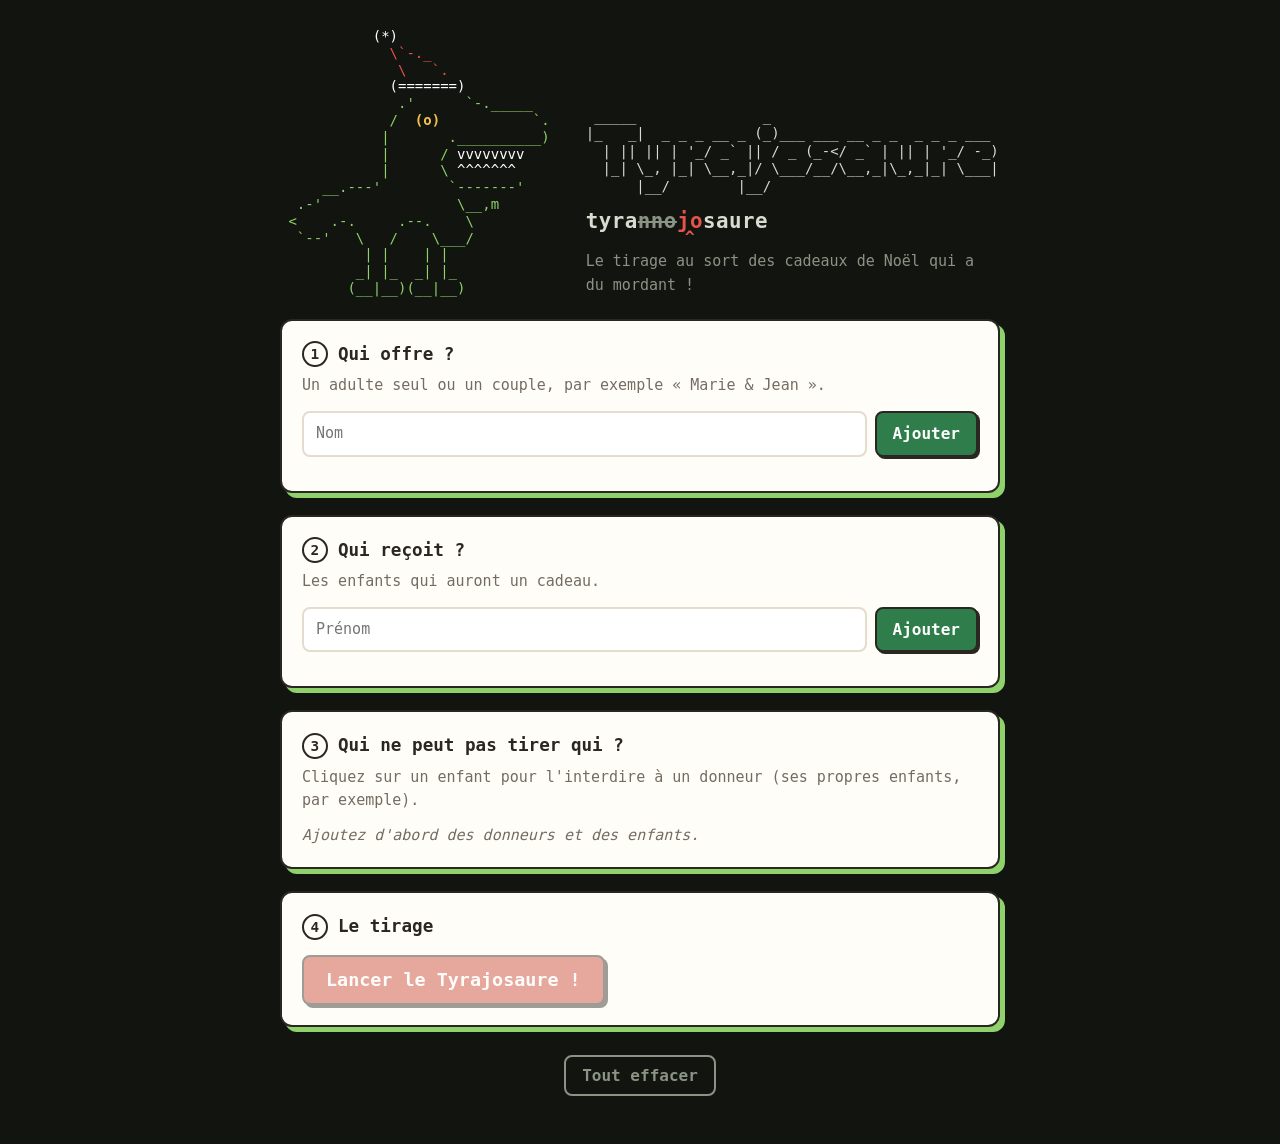
==== commit 945c4a52: "Conserver les tirages et leur historique Chaque tirage (paires donneur -> enfant, numéro, date) est " ====
--- a/index.html
+++ b/index.html
@@ -75,9 +75,14 @@
 
     <section id="results" class="card" hidden>
       <h2><span class="step">5</span> Les liens à envoyer</h2>
-      <p class="hint">Envoyez à chacun <strong>son</strong> lien. Personne, pas même vous, ne voit les résultats des autres.</p>
-      <ul id="links" class="links"></ul>
+      <p class="hint">Envoyez à chacun <strong>son</strong> lien. Personne, pas même vous, ne voit les résultats des autres. Les tirages sont conservés sur cet appareil&nbsp;: vous pourrez toujours renvoyer un lien oublié.</p>
+      <p id="draw-stale" class="stale" hidden>! Les listes ont changé depuis ce tirage. Relancez-en un si nécessaire.</p>
+      <div id="links"></div>
       <p id="draw-info" class="hint small"></p>
+      <details id="history" hidden>
+        <summary>Tirages précédents (<span id="history-count"></span>)</summary>
+        <div id="history-list"></div>
+      </details>
     </section>
 
     <footer class="foot">
--- a/style.css
+++ b/style.css
@@ -1,5 +1,8 @@
 :root {
-  --paper: #fbf6ec;
+  --night: #11140f;
+  --night-fg: #d6dccf;
+  --night-dim: #8a9384;
+  --dino: #8fd16a;
   --card: #fffdf8;
   --ink: #2a2723;
   --muted: #736c62;
@@ -9,9 +12,9 @@
   --red: #c8402f;
   --red-soft: #fbe5e1;
   --amber: #b97a06;
-  --sans: ui-rounded, "SF Pro Rounded", "Nunito", "Segoe UI", system-ui, sans-serif;
   --mono: ui-monospace, "JetBrains Mono", "Fira Code", "Cascadia Code", Menlo, Consolas, "DejaVu Sans Mono", monospace;
-  color-scheme: light;
+  --sans: var(--mono);
+  color-scheme: dark;
 }
 
 * { box-sizing: border-box; }
@@ -19,9 +22,9 @@
 
 body {
   margin: 0;
-  font: 16px/1.5 var(--sans);
-  color: var(--ink);
-  background: var(--paper);
+  font: 15px/1.55 var(--mono);
+  color: var(--night-fg);
+  background: var(--night);
   padding: 0 16px 48px;
 }
 
@@ -31,14 +34,15 @@
 /* ---------- En-tête ---------- */
 .hero { padding-top: 28px; }
 .dino {
-  color: var(--green);
+  color: var(--dino);
   font-size: min(14px, 3.4vw);
   line-height: 1.2;
 }
-.dino .pom { color: var(--muted); }
+.dino .pom { color: #fff; }
 .dino .hat { color: var(--red); }
-.dino .eye { color: var(--amber); font-weight: 700; }
-.dino .teeth { color: var(--ink); }
+.dino .eye { color: #f2c14e; font-weight: 700; }
+.dino .teeth { color: #fff; }
+.dino .hat { color: #e5534b; }
 
 .title {
   margin-top: 18px;
@@ -50,13 +54,13 @@
   font: 700 1.3rem/1.2 var(--mono);
   letter-spacing: .5px;
 }
-.pun del { color: var(--muted); text-decoration-thickness: 2px; }
-.pun ins { color: var(--red); text-decoration: none; position: relative; }
+.pun del { color: var(--night-dim); text-decoration-thickness: 2px; }
+.pun ins { color: #e5534b; text-decoration: none; position: relative; }
 .pun ins::before {
   content: "^"; position: absolute; left: 50%; top: 1.05em;
   transform: translateX(-50%); font-size: .8em;
 }
-.tagline { margin: 16px 0 0; color: var(--muted); }
+.tagline { margin: 16px 0 0; color: var(--night-dim); }
 
 @media (min-width: 760px) {
   .hero { display: flex; align-items: flex-end; gap: 36px; }
@@ -68,11 +72,12 @@
   margin-top: 22px;
   padding: 20px;
   background: var(--card);
+  color: var(--ink);
   border: 2px solid var(--ink);
   border-radius: 12px;
-  box-shadow: 4px 4px 0 var(--ink);
+  box-shadow: 5px 5px 0 var(--dino);
 }
-.card h2 { margin: 0; font-size: 1.2rem; display: flex; align-items: center; gap: 10px; }
+.card h2 { margin: 0; font-size: 1.1rem; display: flex; align-items: center; gap: 10px; }
 .step {
   font: 700 .9rem/1 var(--mono);
   width: 1.8em; height: 1.8em; flex: none;
@@ -108,7 +113,7 @@
 .btn:disabled { opacity: .45; cursor: not-allowed; transform: none; box-shadow: 2px 2px 0 var(--ink); }
 .btn.big { margin-top: 14px; font-size: 1.15rem; padding: 12px 22px; background: var(--red); box-shadow: 3px 3px 0 var(--ink); }
 .btn.small { font-size: .9rem; padding: 5px 11px; }
-.btn.ghost { background: transparent; color: var(--muted); border-color: var(--muted); box-shadow: none; }
+.btn.ghost { background: transparent; color: var(--night-dim); border-color: var(--night-dim); box-shadow: none; }
 
 /* ---------- Listes ---------- */
 .list { list-style: none; margin: 14px 0 0; padding: 0; display: flex; flex-wrap: wrap; gap: 8px; }
@@ -162,6 +167,24 @@
 .links .dots { flex: 1; min-width: 1em; border-bottom: 2px dotted var(--line); }
 .links .actions { display: flex; gap: 6px; }
 
+.stale { margin: 12px 0 0; color: var(--amber); font-weight: 700; }
+
+/* ---------- Historique ---------- */
+#history { margin-top: 18px; border-top: 1px dashed var(--line); padding-top: 12px; }
+#history summary { cursor: pointer; font-weight: 700; }
+#history summary:focus-visible { outline: 3px solid var(--amber); outline-offset: 2px; }
+.old-draw { margin-top: 14px; }
+.old-head { display: flex; align-items: center; gap: 4px; flex-wrap: wrap; }
+.old-head strong { flex: 1; }
+.old-head .hint { margin: 0; order: 3; flex-basis: 100%; font-size: .88rem; }
+.old-head .del {
+  font: 700 1rem/1 var(--sans); cursor: pointer;
+  width: 24px; height: 24px; border-radius: 50%;
+  border: 0; background: transparent; color: var(--muted);
+}
+.old-head .del:hover, .old-head .del:focus-visible { background: var(--red); color: #fff; outline: none; }
+.old-draw .links { margin-top: 6px; }
+
 /* ---------- Révélation ---------- */
 .big-log { font-size: 1rem; margin-top: 0; }
 
